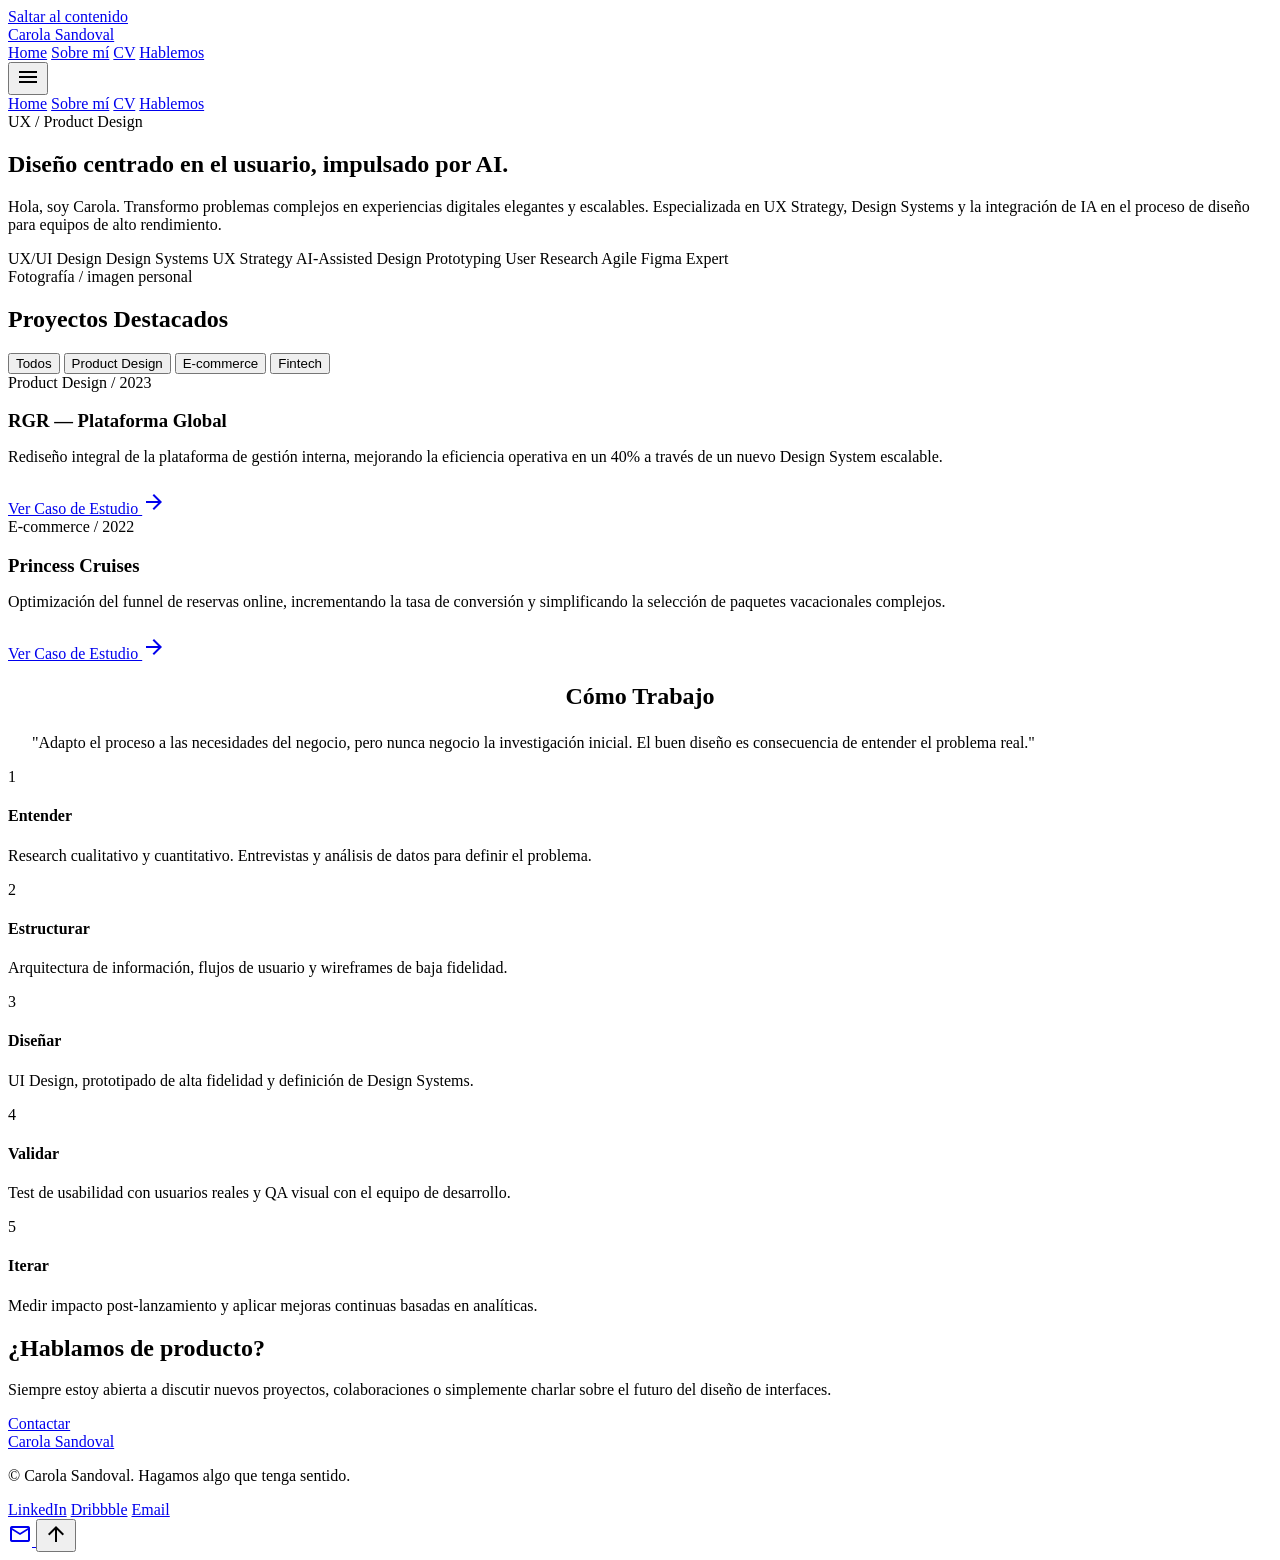
==== index.html @ 64c32e2c "paginas" ====
<!DOCTYPE html>
<html lang="es">
<head>
<meta charset="utf-8">
<meta name="viewport" content="width=device-width, initial-scale=1.0">
<title>Carola Sandoval — UX &amp; Digital Product Designer</title>
<meta name="description" content="Portafolio de Carola Sandoval, Senior UX/Product Designer especializada en UX Strategy, Design Systems y diseño asistido por IA.">
<link rel="preconnect" href="https://fonts.googleapis.com">
<link rel="preconnect" href="https://fonts.gstatic.com" crossorigin>
<link href="https://fonts.googleapis.com/css2?family=Inter:wght@400;600&family=Montserrat:wght@700;800&display=swap" rel="stylesheet">
<link href="https://fonts.googleapis.com/css2?family=Material+Symbols+Outlined:wght,FILL@100..700,0..1&display=swap" rel="stylesheet">
<link rel="stylesheet" href="css/styles.css">
</head>
<body>
<a class="skip-link" href="#main">Saltar al contenido</a>

<nav class="navbar" id="mainNav">
  <a class="navbar__logo" href="index.html">Carola Sandoval</a>
  <div class="navbar__links">
    <a class="navbar__link is-active" href="index.html">Home</a>
    <a class="navbar__link" href="about.html">Sobre mí</a>
    <a class="navbar__link" href="cv.html">CV</a>
    <a class="btn btn-accent md:flex hidden" href="index.html#contacto">Hablemos</a>
  </div>
  <button class="navbar__menu-toggle" id="menuToggle" aria-expanded="false" aria-controls="mobileDrawer" aria-label="Abrir menú">
    <span class="material-symbols-outlined">menu</span>
  </button>
</nav>

<div class="navbar__drawer" id="mobileDrawer">
  <a class="navbar__link is-active" href="index.html">Home</a>
  <a class="navbar__link" href="about.html">Sobre mí</a>
  <a class="navbar__link" href="cv.html">CV</a>
  <a class="btn btn-accent" href="index.html#contacto">Hablemos</a>
</div>

<main id="main">
  <!-- Hero -->
  <section class="container hero">
    <div class="hero__content">
      <span class="text-eyebrow">UX / Product Design</span>
      <h1 class="text-display-xl">Diseño centrado en el usuario, impulsado por AI.</h1>
      <p class="text-body-lg text-muted measure">
        Hola, soy Carola. Transformo problemas complejos en experiencias digitales elegantes y escalables. Especializada en UX Strategy, Design Systems y la integración de IA en el proceso de diseño para equipos de alto rendimiento.
      </p>
      <div class="flex flex-wrap gap-xs" style="margin-top: 16px;">
        <span class="chip">UX/UI Design</span>
        <span class="chip">Design Systems</span>
        <span class="chip">UX Strategy</span>
        <span class="chip chip--accent">AI-Assisted Design</span>
        <span class="chip">Prototyping</span>
        <span class="chip">User Research</span>
        <span class="chip">Agile</span>
        <span class="chip">Figma Expert</span>
      </div>
    </div>
    <div class="hero__visual">
      <div class="hero__portrait">
        <img src="img/carola-profile.jpg" alt="Retrato de Carola Sandoval" class="grayscale-hover" onerror="this.style.display='none'; this.nextElementSibling.style.display='flex'">
        <div class="hero__portrait-placeholder" style="display:none;">Fotografía / imagen personal</div>
      </div>
    </div>
  </section>

  <!-- Proyectos destacados -->
  <section class="container section bg-surface" id="proyectos">
    <div class="flex flex-col md:flex-row justify-between items-end gap-sm" style="margin-bottom: var(--space-stack-lg);">
      <h2 class="text-headline-lg">Proyectos Destacados</h2>
      <div class="filters" id="projectFilters">
        <button class="filter-btn active" data-filter="all">Todos</button>
        <button class="filter-btn" data-filter="product">Product Design</button>
        <button class="filter-btn" data-filter="ecommerce">E-commerce</button>
        <button class="filter-btn" data-filter="fintech">Fintech</button>
      </div>
    </div>

    <div class="flex flex-col gap-lg" id="projectsGrid">
      <!-- Project 1 -->
      <article class="project-card product">
        <div class="project-card__media" style="background-image:url('img/rgr-cover.jpg')"></div>
        <div class="project-card__body">
          <span class="text-label-sm text-muted" style="margin-bottom:8px;">Product Design / 2023</span>
          <h3 class="text-headline-md" style="margin-bottom:16px;">RGR — Plataforma Global</h3>
          <p class="text-body-md text-muted" style="margin-bottom:24px;">Rediseño integral de la plataforma de gestión interna, mejorando la eficiencia operativa en un 40% a través de un nuevo Design System escalable.</p>
          <a class="link-arrow" href="case-study.html">
            Ver Caso de Estudio
            <span class="material-symbols-outlined icon">arrow_forward</span>
          </a>
        </div>
      </article>

      <!-- Project 2 -->
      <article class="project-card project-card--reverse ecommerce">
        <div class="project-card__media" style="background-image:url('img/princess-cover.jpg')"></div>
        <div class="project-card__body">
          <span class="text-label-sm text-muted" style="margin-bottom:8px;">E-commerce / 2022</span>
          <h3 class="text-headline-md" style="margin-bottom:16px;">Princess Cruises</h3>
          <p class="text-body-md text-muted" style="margin-bottom:24px;">Optimización del funnel de reservas online, incrementando la tasa de conversión y simplificando la selección de paquetes vacacionales complejos.</p>
          <a class="link-arrow" href="#">
            Ver Caso de Estudio
            <span class="material-symbols-outlined icon">arrow_forward</span>
          </a>
        </div>
      </article>
    </div>
  </section>

  <!-- Cómo trabajo -->
  <section class="container section">
    <div class="measure" style="margin-inline:auto; text-align:center; margin-bottom: var(--space-stack-lg);">
      <h2 class="text-headline-lg" style="margin-bottom:24px;">Cómo Trabajo</h2>
      <p class="text-body-lg text-muted italic" style="text-align:left; border-left:4px solid var(--accent); padding-left:24px;">
        "Adapto el proceso a las necesidades del negocio, pero nunca negocio la investigación inicial. El buen diseño es consecuencia de entender el problema real."
      </p>
    </div>
    <div class="grid grid-5">
      <div class="step-card">
        <div class="step-number">1</div>
        <h4 class="text-headline-sm">Entender</h4>
        <p class="text-body-md text-muted">Research cualitativo y cuantitativo. Entrevistas y análisis de datos para definir el problema.</p>
      </div>
      <div class="step-card">
        <div class="step-number">2</div>
        <h4 class="text-headline-sm">Estructurar</h4>
        <p class="text-body-md text-muted">Arquitectura de información, flujos de usuario y wireframes de baja fidelidad.</p>
      </div>
      <div class="step-card">
        <div class="step-number">3</div>
        <h4 class="text-headline-sm">Diseñar</h4>
        <p class="text-body-md text-muted">UI Design, prototipado de alta fidelidad y definición de Design Systems.</p>
      </div>
      <div class="step-card">
        <div class="step-number">4</div>
        <h4 class="text-headline-sm">Validar</h4>
        <p class="text-body-md text-muted">Test de usabilidad con usuarios reales y QA visual con el equipo de desarrollo.</p>
      </div>
      <div class="step-card">
        <div class="step-number">5</div>
        <h4 class="text-headline-sm">Iterar</h4>
        <p class="text-body-md text-muted">Medir impacto post-lanzamiento y aplicar mejoras continuas basadas en analíticas.</p>
      </div>
    </div>
  </section>

  <!-- CTA Final -->
  <section class="cta-final">
    <div class="cta-final__inner">
      <h2 class="text-display-xl text-on-primary">¿Hablamos de producto?</h2>
      <p class="text-body-lg text-on-primary-muted">
        Siempre estoy abierta a discutir nuevos proyectos, colaboraciones o simplemente charlar sobre el futuro del diseño de interfaces.
      </p>
      <a class="btn btn-accent btn-lg" href="mailto:carola.sandoval@hotmail.com">Contactar</a>
    </div>
  </section>
</main>

<footer class="footer">
  <div class="flex flex-col gap-xs">
    <a class="footer__brand" href="index.html">Carola Sandoval</a>
    <p class="text-body-md text-on-primary-muted">© <span id="year"></span> Carola Sandoval. Hagamos algo que tenga sentido.</p>
  </div>
  <div class="footer__links footer__links--row">
    <a href="#">LinkedIn</a>
    <a href="#">Dribbble</a>
    <a href="mailto:carola.sandoval@hotmail.com">Email</a>
  </div>
</footer>

<div class="fab-group">
  <a class="fab fab--accent" href="mailto:carola.sandoval@hotmail.com" aria-label="Enviar email a Carola Sandoval" title="Contactar">
    <span class="material-symbols-outlined">mail</span>
  </a>
  <button class="fab fab--ghost" id="scrollTopBtn" aria-label="Volver arriba">
    <span class="material-symbols-outlined">arrow_upward</span>
  </button>
</div>

<script src="js/main.js"></script>
</body>
</html>
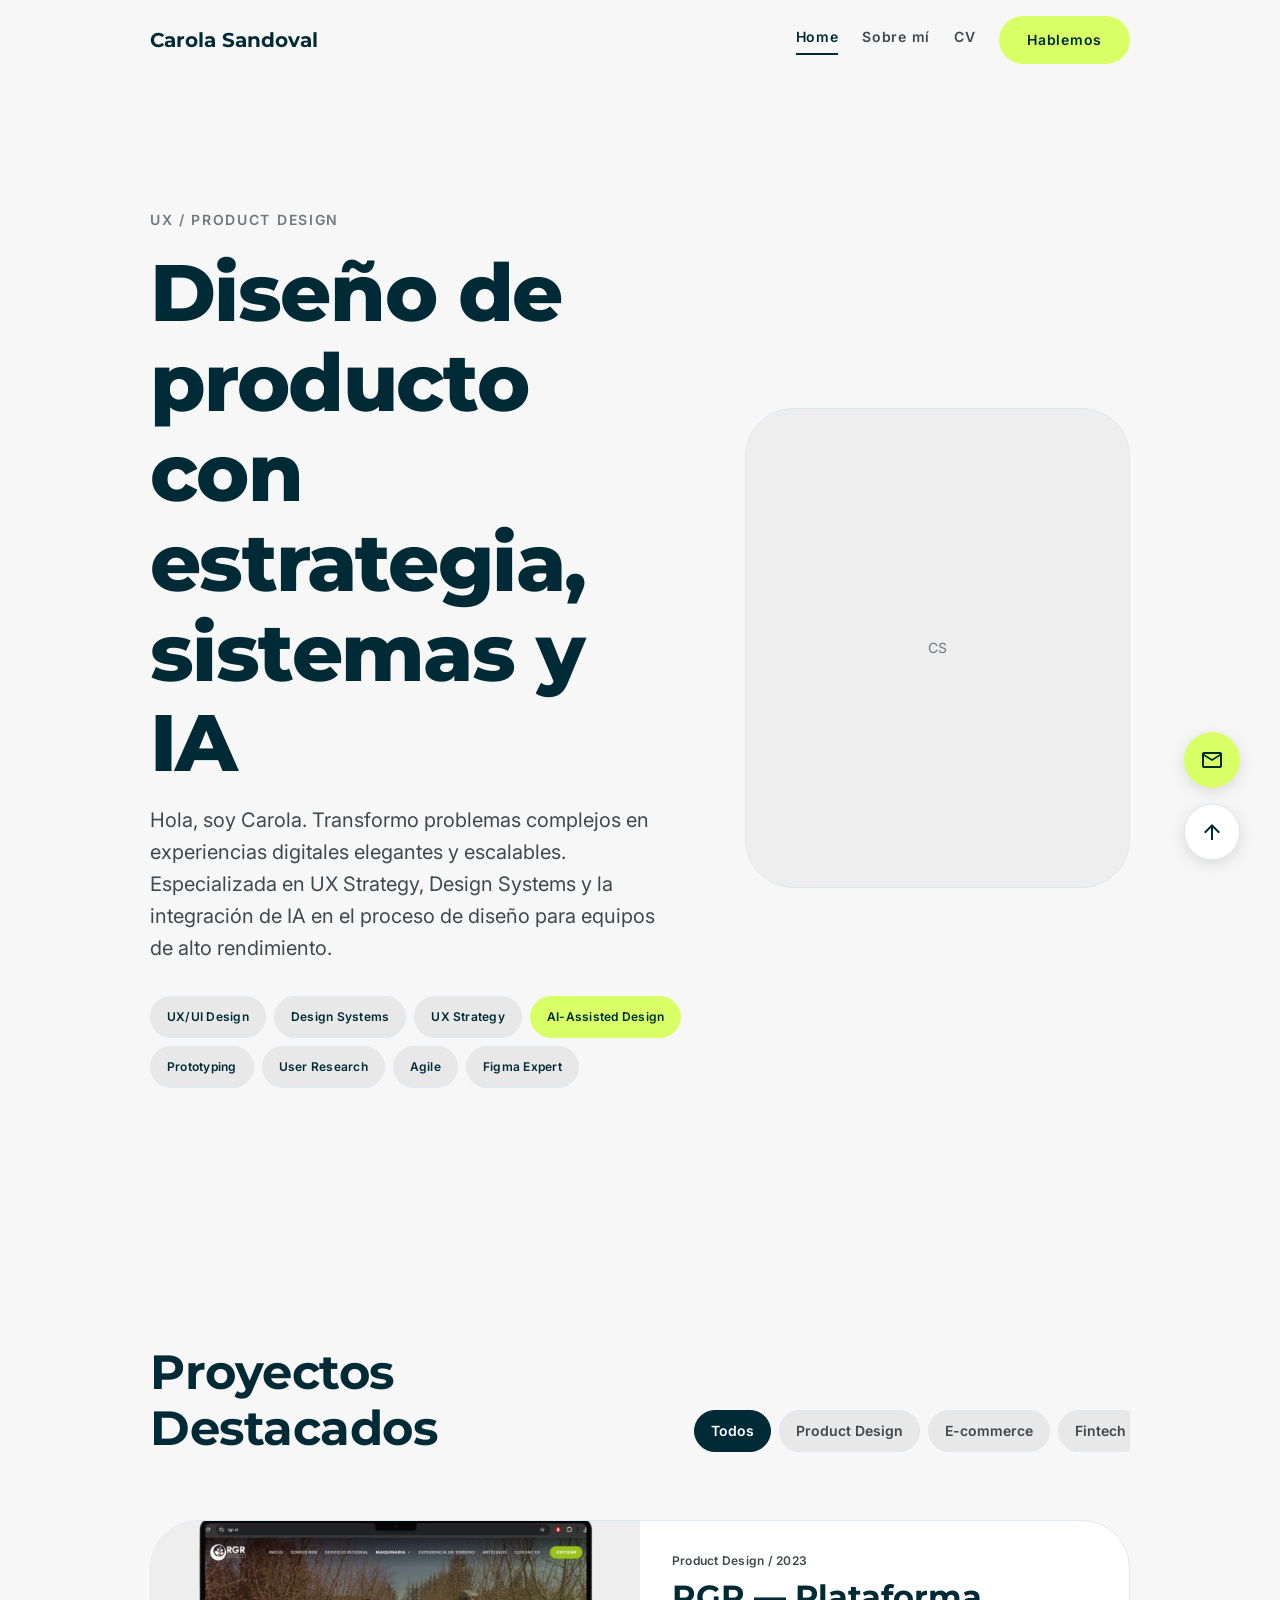
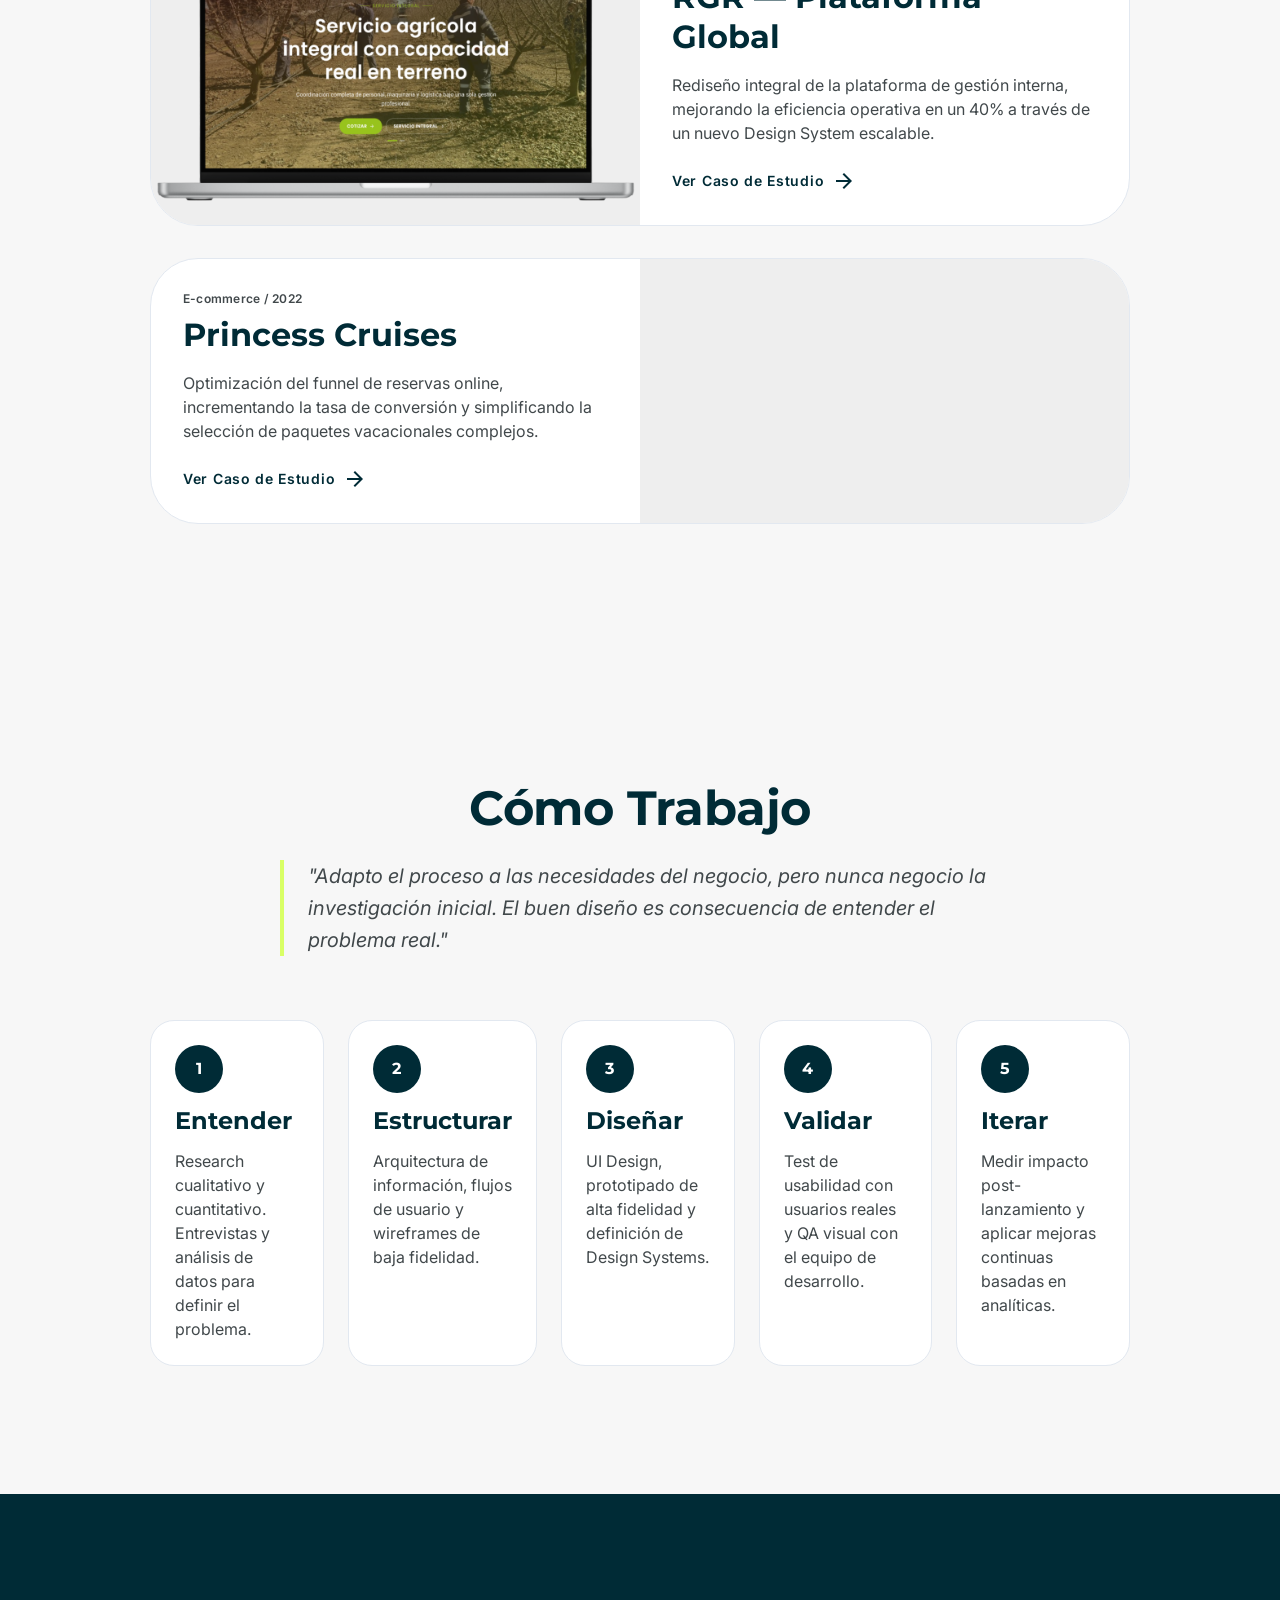
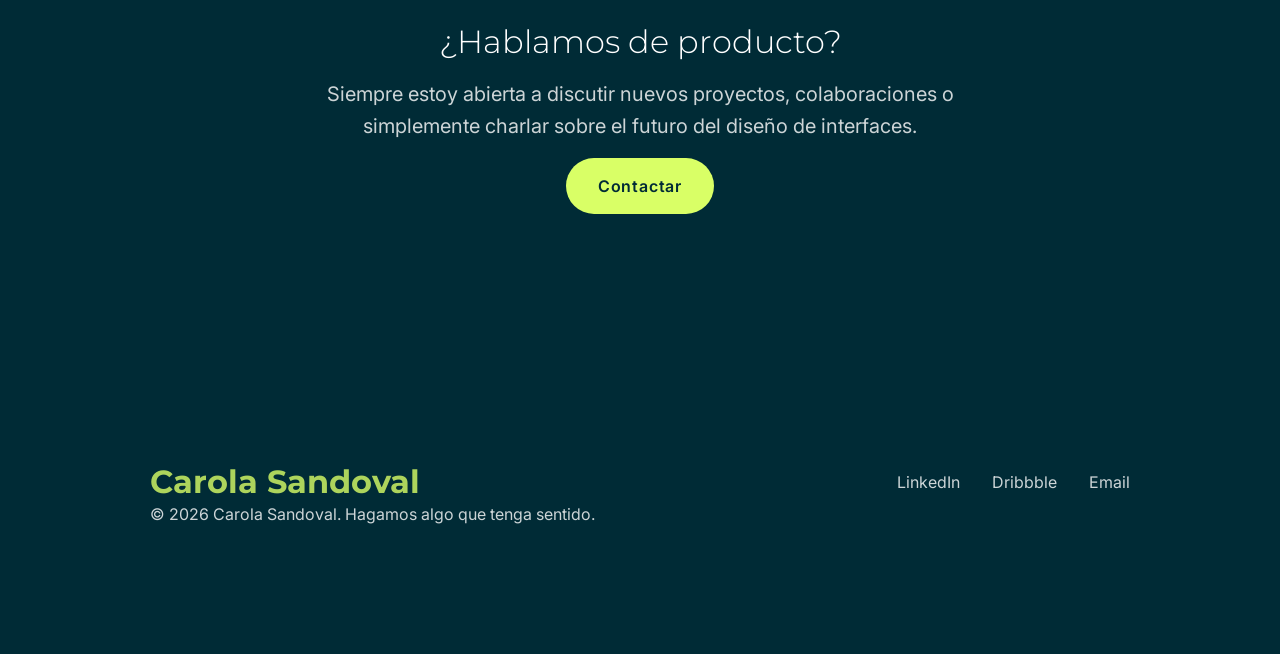
==== commit bf0fd369: "Add files via upload" ====
--- a/index.html
+++ b/index.html
@@ -7,8 +7,9 @@
 <meta name="description" content="Portafolio de Carola Sandoval, Senior UX/Product Designer especializada en UX Strategy, Design Systems y diseño asistido por IA.">
 <link rel="preconnect" href="https://fonts.googleapis.com">
 <link rel="preconnect" href="https://fonts.gstatic.com" crossorigin>
-<link href="https://fonts.googleapis.com/css2?family=Inter:wght@400;600&family=Montserrat:wght@700;800&display=swap" rel="stylesheet">
+<link href="https://fonts.googleapis.com/css2?family=Inter:wght@400;600&family=Montserrat:wght@300;700;800&display=swap" rel="stylesheet">
 <link href="https://fonts.googleapis.com/css2?family=Material+Symbols+Outlined:wght,FILL@100..700,0..1&display=swap" rel="stylesheet">
+<link rel="icon" type="image/svg+xml" href="favicon.svg">
 <link rel="stylesheet" href="css/styles.css">
 </head>
 <body>
@@ -39,7 +40,7 @@
   <section class="container hero">
     <div class="hero__content">
       <span class="text-eyebrow">UX / Product Design</span>
-      <h1 class="text-display-xl">Diseño centrado en el usuario, impulsado por AI.</h1>
+      <h1 class="text-display-xl">Diseño de producto con estrategia, sistemas y IA</h1>
       <p class="text-body-lg text-muted measure">
         Hola, soy Carola. Transformo problemas complejos en experiencias digitales elegantes y escalables. Especializada en UX Strategy, Design Systems y la integración de IA en el proceso de diseño para equipos de alto rendimiento.
       </p>
@@ -57,7 +58,7 @@
     <div class="hero__visual">
       <div class="hero__portrait">
         <img src="img/carola-profile.jpg" alt="Retrato de Carola Sandoval" class="grayscale-hover" onerror="this.style.display='none'; this.nextElementSibling.style.display='flex'">
-        <div class="hero__portrait-placeholder" style="display:none;">Fotografía / imagen personal</div>
+        <div class="hero__portrait-placeholder" style="display:none;">CS</div>
       </div>
     </div>
   </section>
@@ -77,12 +78,12 @@
     <div class="flex flex-col gap-lg" id="projectsGrid">
       <!-- Project 1 -->
       <article class="project-card product">
-        <div class="project-card__media" style="background-image:url('img/rgr-cover.jpg')"></div>
+        <div class="project-card__media" style="background-image:url('img/rgr-cover.png')"></div>
         <div class="project-card__body">
           <span class="text-label-sm text-muted" style="margin-bottom:8px;">Product Design / 2023</span>
           <h3 class="text-headline-md" style="margin-bottom:16px;">RGR — Plataforma Global</h3>
           <p class="text-body-md text-muted" style="margin-bottom:24px;">Rediseño integral de la plataforma de gestión interna, mejorando la eficiencia operativa en un 40% a través de un nuevo Design System escalable.</p>
-          <a class="link-arrow" href="case-study.html">
+          <a class="link-arrow" href="rgr.html">
             Ver Caso de Estudio
             <span class="material-symbols-outlined icon">arrow_forward</span>
           </a>
@@ -145,7 +146,7 @@
   <!-- CTA Final -->
   <section class="cta-final">
     <div class="cta-final__inner">
-      <h2 class="text-display-xl text-on-primary">¿Hablamos de producto?</h2>
+      <h2 class="text-headline-md text-on-primary" style="font-weight:300;">¿Hablamos de producto?</h2>
       <p class="text-body-lg text-on-primary-muted">
         Siempre estoy abierta a discutir nuevos proyectos, colaboraciones o simplemente charlar sobre el futuro del diseño de interfaces.
       </p>
--- a/css/styles.css
+++ b/css/styles.css
@@ -0,0 +1,914 @@
+/* ==============================================================
+   Carola Sandoval — Portfolio UX
+   Sistema de diseño "Soft Corporate" (Lumina Editorial)
+   CSS puro — sin frameworks ni dependencias externas
+   ============================================================== */
+
+/* ---------- 1. RESET ---------- */
+*, *::before, *::after { box-sizing: border-box; }
+html { -webkit-text-size-adjust: 100%; }
+body, h1, h2, h3, h4, p, figure, blockquote, ol, ul { margin: 0; }
+ul[class], ol[class] { list-style: none; padding: 0; }
+img, picture { max-width: 100%; display: block; }
+input, button, textarea, select { font: inherit; }
+a { text-decoration: none; color: inherit; }
+button { border: none; background: none; cursor: pointer; font: inherit; color: inherit; }
+
+/* ---------- 2. DESIGN TOKENS ---------- */
+:root {
+  /* Colores */
+  --primary: #002B36;
+  --primary-dark: #00151B;
+  --accent: #D9FF66;
+  --accent-dark: #C3E85A;
+  --tertiary: #2B00BA;
+  --surface: #F7F7F7;
+  --surface-container: #EEEEEE;
+  --surface-container-high: #E8E8E9;
+  --surface-elevated: #FFFFFF;
+  --white: #FFFFFF;
+  --border: #E2E8F0;
+  --text: #1A1C1D;
+  --text-muted: #41484B;
+  --outline: #71787B;
+  --error: #BA1A1A;
+
+  /* Tipografía */
+  --font-display: 'Montserrat', sans-serif;
+  --font-body: 'Inter', sans-serif;
+
+  /* Spacing (base 8px) */
+  --space-base: 8px;
+  --space-mobile-margin: 20px;
+  --space-tablet-margin: 40px;
+  --space-desktop-margin: 150px;
+  --space-gutter: 24px;
+  --space-stack-sm: 16px;
+  --space-stack-md: 32px;
+  --space-stack-lg: 64px;
+  --space-stack-xl: 128px;
+
+  /* Radios */
+  --radius-sm: 4px;
+  --radius-input: 16px;
+  --radius-card-sm: 32px;
+  --radius-card: 48px;
+  --radius-full: 9999px;
+
+  /* Layout */
+  --max-width: 1360px;
+  --measure: 720px;
+
+  /* Motion */
+  --ease: cubic-bezier(0.4, 0, 0.2, 1);
+  --duration: 250ms;
+}
+
+/* ---------- 3. BASE ---------- */
+html { scroll-behavior: smooth; }
+@media (prefers-reduced-motion: reduce) {
+  html { scroll-behavior: auto; }
+  *, *::before, *::after {
+    animation-duration: 0.01ms !important;
+    animation-iteration-count: 1 !important;
+    transition-duration: 0.01ms !important;
+    scroll-behavior: auto !important;
+  }
+}
+
+body {
+  font-family: var(--font-body);
+  font-size: 16px;
+  line-height: 24px;
+  color: var(--text);
+  background: var(--surface);
+  min-height: 100vh;
+  display: flex;
+  flex-direction: column;
+}
+
+h1, h2, h3, h4 { font-family: var(--font-display); color: var(--primary); }
+
+a:focus-visible, button:focus-visible, input:focus-visible, textarea:focus-visible {
+  outline: 2px solid var(--primary);
+  outline-offset: 2px;
+}
+
+::selection { background: var(--accent); color: var(--primary); }
+
+/* Skip link */
+.skip-link {
+  position: absolute;
+  left: -9999px;
+  top: 0;
+  z-index: 1000;
+  background: var(--primary);
+  color: var(--white);
+  padding: 12px 20px;
+  border-radius: 0 0 var(--radius-sm) 0;
+}
+.skip-link:focus {
+  left: 0;
+}
+
+.sr-only {
+  position: absolute;
+  width: 1px; height: 1px;
+  padding: 0; margin: -1px;
+  overflow: hidden;
+  clip: rect(0,0,0,0);
+  white-space: nowrap;
+  border: 0;
+}
+
+/* ---------- 4. TIPOGRAFÍA ---------- */
+.text-display-xl {
+  font-family: var(--font-display);
+  font-weight: 800;
+  font-size: 48px;
+  line-height: 54px;
+  letter-spacing: -0.01em;
+  color: var(--primary);
+}
+@media (min-width: 768px) {
+  .text-display-xl { font-size: 80px; line-height: 90px; letter-spacing: -0.02em; }
+}
+
+.text-headline-lg {
+  font-family: var(--font-display);
+  font-weight: 700;
+  font-size: 32px;
+  line-height: 40px;
+  color: var(--primary);
+}
+@media (min-width: 768px) {
+  .text-headline-lg { font-size: 48px; line-height: 56px; letter-spacing: -0.01em; }
+}
+
+.text-headline-md {
+  font-family: var(--font-display);
+  font-weight: 700;
+  font-size: 24px;
+  line-height: 32px;
+  color: var(--primary);
+}
+@media (min-width: 768px) {
+  .text-headline-md { font-size: 32px; line-height: 40px; }
+}
+
+.text-headline-sm {
+  font-family: var(--font-display);
+  font-weight: 700;
+  font-size: 20px;
+  line-height: 28px;
+  color: var(--primary);
+}
+@media (min-width: 768px) {
+  .text-headline-sm { font-size: 24px; line-height: 32px; }
+}
+
+.text-body-lg { font-size: 18px; line-height: 28px; }
+@media (min-width: 768px) { .text-body-lg { font-size: 20px; line-height: 32px; } }
+
+.text-body-md { font-size: 16px; line-height: 24px; }
+.text-body-sm { font-size: 14px; line-height: 20px; }
+
+/* Resaltado tipo marcador (destacar frases dentro de un título/párrafo) */
+.hl {
+  background: var(--accent);
+  color: var(--primary);
+  padding: 0 6px;
+  border-radius: 6px;
+  box-decoration-break: clone;
+  -webkit-box-decoration-break: clone;
+}
+
+.text-label-md {
+  font-size: 14px;
+  line-height: 20px;
+  font-weight: 600;
+  letter-spacing: 0.05em;
+}
+
+.text-label-sm {
+  font-size: 12px;
+  line-height: 16px;
+  font-weight: 600;
+  letter-spacing: 0.02em;
+}
+
+.text-eyebrow {
+  font-family: var(--font-body);
+  font-size: 14px;
+  font-weight: 600;
+  letter-spacing: 0.12em;
+  text-transform: uppercase;
+  color: var(--outline);
+}
+
+.text-muted { color: var(--text-muted); }
+.text-on-primary { color: var(--white); }
+.text-on-primary-muted { color: rgba(255,255,255,0.8); }
+.text-accent { color: var(--accent); }
+.text-tertiary { color: var(--tertiary); }
+.italic { font-style: italic; }
+
+/* ---------- 5. LAYOUT ---------- */
+.container {
+  width: 100%;
+  max-width: var(--max-width);
+  margin-inline: auto;
+  padding-inline: var(--space-mobile-margin);
+}
+@media (min-width: 768px) { .container { padding-inline: var(--space-tablet-margin); } }
+@media (min-width: 1024px) { .container { padding-inline: var(--space-desktop-margin); } }
+
+.section { padding-block: var(--space-stack-xl); }
+.section--sm { padding-block: var(--space-stack-lg); }
+.section--bordered { border-top: 1px solid var(--border); }
+
+.measure { max-width: var(--measure); }
+
+.flex { display: flex; }
+.flex-col { flex-direction: column; }
+.items-center { align-items: center; }
+.items-start { align-items: flex-start; }
+.items-end { align-items: flex-end; }
+.justify-between { justify-content: space-between; }
+.justify-center { justify-content: center; }
+.flex-wrap { flex-wrap: wrap; }
+.gap-xs { gap: 8px; }
+.gap-sm { gap: var(--space-stack-sm); }
+.gap-md { gap: var(--space-gutter); }
+.gap-lg { gap: var(--space-stack-md); }
+
+.grid { display: grid; gap: var(--space-gutter); }
+.grid-2 { grid-template-columns: repeat(1, 1fr); }
+.grid-3 { grid-template-columns: repeat(1, 1fr); }
+.grid-4 { grid-template-columns: repeat(2, 1fr); }
+.grid-5 { grid-template-columns: repeat(1, 1fr); }
+@media (min-width: 768px) {
+  .grid-2 { grid-template-columns: repeat(2, 1fr); }
+  .grid-3 { grid-template-columns: repeat(3, 1fr); }
+  .grid-4 { grid-template-columns: repeat(4, 1fr); }
+}
+@media (min-width: 1024px) {
+  .grid-5 { grid-template-columns: repeat(5, 1fr); }
+}
+
+.hidden { display: none !important; }
+@media (min-width: 768px) {
+  .md\:hidden { display: none !important; }
+  .md\:flex { display: flex !important; }
+  .md\:block { display: block !important; }
+  .md\:flex-row { flex-direction: row; }
+}
+
+/* ---------- 6. NAVBAR ---------- */
+.navbar {
+  position: sticky;
+  top: 0;
+  z-index: 50;
+  display: flex;
+  justify-content: space-between;
+  align-items: center;
+  width: 100%;
+  height: 80px;
+  padding-inline: var(--space-mobile-margin);
+  background: transparent;
+  border-bottom: 1px solid transparent;
+  transition: background var(--duration) var(--ease), border-color var(--duration) var(--ease), backdrop-filter var(--duration) var(--ease);
+}
+@media (min-width: 1024px) { .navbar { padding-inline: var(--space-desktop-margin); } }
+
+.navbar.is-scrolled {
+  background: rgba(247, 247, 247, 0.85);
+  backdrop-filter: blur(12px);
+  -webkit-backdrop-filter: blur(12px);
+  border-bottom-color: var(--border);
+}
+
+.navbar__logo {
+  font-family: var(--font-display);
+  font-weight: 700;
+  font-size: 20px;
+  color: var(--primary);
+}
+
+.navbar__links {
+  display: none;
+  align-items: center;
+  gap: var(--space-gutter);
+}
+@media (min-width: 768px) { .navbar__links { display: flex; } }
+
+.navbar__link {
+  font-size: 14px;
+  font-weight: 600;
+  letter-spacing: 0.05em;
+  color: var(--text-muted);
+  padding-bottom: 4px;
+  border-bottom: 2px solid transparent;
+  transition: color var(--duration) var(--ease);
+}
+.navbar__link:hover { color: var(--primary); }
+.navbar__link.is-active {
+  color: var(--primary);
+  border-bottom-color: var(--primary);
+}
+
+.navbar__menu-toggle {
+  display: inline-flex;
+  align-items: center;
+  justify-content: center;
+  width: 44px;
+  height: 44px;
+  color: var(--primary);
+}
+@media (min-width: 768px) { .navbar__menu-toggle { display: none; } }
+
+.navbar__drawer {
+  position: fixed;
+  inset: 80px 0 0 0;
+  background: var(--surface);
+  z-index: 49;
+  padding: var(--space-stack-md) var(--space-mobile-margin);
+  display: flex;
+  flex-direction: column;
+  gap: var(--space-stack-sm);
+  transform: translateY(-8px);
+  opacity: 0;
+  pointer-events: none;
+  transition: opacity var(--duration) var(--ease), transform var(--duration) var(--ease);
+}
+.navbar__drawer.is-open {
+  opacity: 1;
+  transform: translateY(0);
+  pointer-events: auto;
+}
+.navbar__drawer .navbar__link {
+  font-size: 20px;
+  padding-block: 8px;
+  border-bottom: 1px solid var(--border);
+}
+
+/* ---------- 7. BOTONES ---------- */
+.btn {
+  display: inline-flex;
+  align-items: center;
+  justify-content: center;
+  gap: 8px;
+  min-height: 44px;
+  padding: 12px 28px;
+  border-radius: var(--radius-full);
+  font-size: 14px;
+  font-weight: 600;
+  letter-spacing: 0.05em;
+  transition: background var(--duration) var(--ease), color var(--duration) var(--ease), border-color var(--duration) var(--ease);
+  white-space: nowrap;
+}
+.btn-primary {
+  background: var(--primary);
+  color: var(--white);
+}
+.btn-primary:hover { background: var(--tertiary); }
+
+.btn-accent {
+  background: var(--accent);
+  color: var(--primary);
+}
+.btn-accent:hover { background: var(--accent-dark); }
+
+.btn-outline {
+  background: transparent;
+  color: var(--primary);
+  border: 1px solid var(--primary);
+}
+.btn-outline:hover { background: var(--primary); color: var(--white); }
+
+.btn-lg { padding: 16px 32px; font-size: 16px; }
+
+.link-arrow {
+  display: inline-flex;
+  align-items: center;
+  gap: 8px;
+  font-size: 14px;
+  font-weight: 600;
+  letter-spacing: 0.05em;
+  color: var(--primary);
+  transition: color var(--duration) var(--ease);
+}
+.link-arrow:hover { color: var(--tertiary); }
+.link-arrow .icon { transition: transform var(--duration) var(--ease); }
+.link-arrow:hover .icon { transform: translateX(4px); }
+
+/* ---------- 8. CHIPS ---------- */
+.chip {
+  display: inline-flex;
+  align-items: center;
+  padding: 8px 16px;
+  border-radius: var(--radius-full);
+  font-size: 12px;
+  font-weight: 600;
+  letter-spacing: 0.02em;
+  background: var(--surface-container-high);
+  color: var(--primary);
+  border: 1px solid var(--border);
+}
+.chip--accent {
+  background: var(--accent);
+  color: var(--primary);
+  border-color: var(--accent);
+}
+.chip--ghost {
+  background: var(--surface-elevated);
+  color: var(--primary);
+  border-color: var(--border);
+}
+
+/* ---------- 9. CARDS ---------- */
+.card {
+  background: var(--surface-elevated);
+  border: 1px solid var(--border);
+  border-radius: var(--radius-card-sm);
+  padding: var(--space-stack-sm);
+  transition: border-color var(--duration) var(--ease), background var(--duration) var(--ease);
+}
+.card:hover { border-color: var(--primary); }
+
+.card-icon {
+  width: 48px;
+  height: 48px;
+  border-radius: var(--radius-full);
+  background: var(--surface-container);
+  display: flex;
+  align-items: center;
+  justify-content: center;
+  margin-bottom: var(--space-stack-sm);
+  color: var(--primary);
+}
+
+.step-card {
+  background: var(--surface-elevated);
+  border: 1px solid var(--border);
+  border-radius: 24px;
+  padding: 24px;
+  display: flex;
+  flex-direction: column;
+  gap: 12px;
+  transition: background var(--duration) var(--ease);
+}
+.step-card:hover { background: var(--surface-container-high); }
+.step-number {
+  width: 48px; height: 48px;
+  border-radius: var(--radius-full);
+  background: var(--primary);
+  color: var(--white);
+  display: flex; align-items: center; justify-content: center;
+  font-family: var(--font-display);
+  font-weight: 700;
+}
+
+/* ---------- 10. PROJECT CARDS ---------- */
+.project-card {
+  display: flex;
+  flex-direction: column;
+  background: var(--surface-elevated);
+  border: 1px solid var(--border);
+  border-radius: var(--radius-card);
+  overflow: hidden;
+  transition: border-color var(--duration) var(--ease);
+}
+.project-card:hover { border-color: var(--primary); }
+@media (min-width: 768px) {
+  .project-card { flex-direction: row; }
+  .project-card.project-card--reverse { flex-direction: row-reverse; }
+}
+
+.project-card__media {
+  width: 100%;
+  height: 260px;
+  background: var(--surface-container);
+  background-size: cover;
+  background-position: center;
+  overflow: hidden;
+}
+@media (min-width: 768px) {
+  .project-card__media { width: 50%; height: auto; }
+}
+
+.project-card__body {
+  width: 100%;
+  padding: var(--space-stack-md);
+  display: flex;
+  flex-direction: column;
+  justify-content: center;
+}
+@media (min-width: 768px) { .project-card__body { width: 50%; } }
+
+.project-card__tags { display: flex; flex-wrap: wrap; gap: 8px; margin-bottom: 16px; }
+
+/* Filtros */
+.filters {
+  display: flex;
+  gap: 8px;
+  overflow-x: auto;
+  padding-bottom: 4px;
+  -webkit-overflow-scrolling: touch;
+}
+.filter-btn {
+  padding: 8px 16px;
+  border-radius: var(--radius-full);
+  font-size: 14px;
+  font-weight: 600;
+  white-space: nowrap;
+  border: 1px solid var(--border);
+  background: var(--surface-container-high);
+  color: var(--text-muted);
+  transition: background var(--duration) var(--ease), color var(--duration) var(--ease);
+}
+.filter-btn.active {
+  background: var(--primary);
+  color: var(--white);
+  border-color: var(--primary);
+}
+
+/* ---------- 11. HERO ---------- */
+.hero {
+  display: flex;
+  flex-direction: column;
+  gap: var(--space-stack-lg);
+  padding-block: var(--space-stack-xl);
+  min-height: 70vh;
+}
+@media (min-width: 768px) {
+  .hero { flex-direction: row; align-items: center; }
+}
+.hero__content { width: 100%; display: flex; flex-direction: column; gap: var(--space-stack-sm); }
+.hero__visual { width: 100%; display: flex; justify-content: center; position: relative; }
+@media (min-width: 768px) {
+  .hero__content { width: 58%; }
+  .hero__visual { width: 42%; justify-content: flex-end; }
+}
+
+.hero__portrait {
+  position: relative;
+  width: 100%;
+  max-width: 420px;
+  aspect-ratio: 4 / 5;
+  border-radius: var(--radius-card);
+  overflow: hidden;
+  border: 1px solid var(--border);
+  background: var(--surface-container);
+}
+.hero__portrait img { width: 100%; height: 100%; object-fit: cover; }
+.hero__portrait-placeholder {
+  width: 100%; height: 100%;
+  display: flex; align-items: center; justify-content: center;
+  text-align: center;
+  padding: 24px;
+  color: var(--outline);
+  font-size: 14px;
+}
+
+/* ---------- 12. FOOTER ---------- */
+.footer {
+  background: var(--primary);
+  color: var(--white);
+  display: flex;
+  flex-direction: column;
+  gap: var(--space-stack-md);
+  padding: var(--space-stack-xl) var(--space-mobile-margin);
+  margin-top: auto;
+}
+@media (min-width: 768px) {
+  .footer { flex-direction: row; justify-content: space-between; padding-inline: var(--space-tablet-margin); }
+}
+@media (min-width: 1024px) {
+  .footer { padding-inline: var(--space-desktop-margin); }
+}
+.footer__brand { font-family: var(--font-display); font-size: 32px; font-weight: 700; color: var(--accent); }
+.footer nav, .footer__links { display: flex; flex-direction: column; gap: 12px; }
+@media (min-width: 768px) { .footer__links--row { flex-direction: row; gap: var(--space-stack-md); } }
+.footer a { opacity: 0.8; transition: opacity var(--duration) var(--ease), color var(--duration) var(--ease); }
+.footer a:hover { opacity: 1; color: var(--accent); }
+
+/* ---------- 13. FLOATING ACTIONS ---------- */
+.fab-group {
+  position: fixed;
+  bottom: var(--space-mobile-margin);
+  right: var(--space-mobile-margin);
+  z-index: 50;
+  display: flex;
+  flex-direction: column;
+  gap: 16px;
+}
+@media (min-width: 768px) {
+  .fab-group { bottom: var(--space-tablet-margin); right: var(--space-tablet-margin); }
+}
+.fab {
+  width: 56px;
+  height: 56px;
+  border-radius: var(--radius-full);
+  display: flex;
+  align-items: center;
+  justify-content: center;
+  box-shadow: 0 4px 16px rgba(0,0,0,0.12);
+  transition: transform var(--duration) var(--ease), background var(--duration) var(--ease), opacity var(--duration) var(--ease);
+}
+.fab:hover { transform: scale(1.08); }
+.fab--accent { background: var(--accent); color: var(--primary); }
+.fab--ghost {
+  background: var(--surface-elevated);
+  color: var(--primary);
+  border: 1px solid var(--border);
+  opacity: 0;
+  pointer-events: none;
+  transform: translateY(8px);
+}
+.fab--ghost.is-visible { opacity: 1; pointer-events: auto; transform: translateY(0); }
+
+/* ---------- 14. CTA FINAL ---------- */
+.cta-final {
+  background: var(--primary);
+  padding-block: var(--space-stack-xl);
+  text-align: center;
+}
+.cta-final__inner {
+  max-width: 720px;
+  margin-inline: auto;
+  display: flex;
+  flex-direction: column;
+  align-items: center;
+  gap: var(--space-stack-sm);
+}
+
+/* ---------- 15. TIMELINE ---------- */
+.timeline { position: relative; border-left: 1px solid var(--border); padding-left: 32px; display: flex; flex-direction: column; gap: var(--space-stack-lg); }
+.timeline__dot {
+  position: absolute;
+  left: -37px;
+  top: 4px;
+  width: 12px; height: 12px;
+  border-radius: var(--radius-full);
+  background: var(--primary);
+  border: 2px solid var(--surface);
+}
+.timeline__dot--accent { background: var(--accent); box-shadow: 0 0 0 4px rgba(217,255,102,0.25); }
+.timeline__header { display: flex; flex-direction: column; gap: 4px; margin-bottom: 8px; }
+@media (min-width: 768px) { .timeline__header { flex-direction: row; justify-content: space-between; align-items: baseline; } }
+
+/* ---------- 16. FORM ---------- */
+.form-field { display: flex; flex-direction: column; gap: 8px; margin-bottom: var(--space-stack-sm); }
+.form-field label { font-size: 14px; font-weight: 600; color: var(--primary); }
+.form-field input,
+.form-field textarea {
+  border: 1px solid var(--border);
+  border-radius: var(--radius-input);
+  padding: 14px 18px;
+  background: var(--surface-elevated);
+  color: var(--text);
+  transition: border-color var(--duration) var(--ease);
+}
+.form-field input:focus,
+.form-field textarea:focus {
+  outline: none;
+  border: 2px solid var(--primary);
+  padding: 13px 17px;
+}
+.form-field.has-error input,
+.form-field.has-error textarea { border-color: var(--error); }
+.form-field__error { font-size: 12px; color: var(--error); display: none; }
+.form-field.has-error .form-field__error { display: block; }
+.form-checkbox { display: flex; align-items: center; gap: 10px; font-size: 14px; margin-bottom: var(--space-stack-sm); }
+.form-checkbox input { width: 20px; height: 20px; accent-color: var(--primary); }
+
+.form-status {
+  display: none;
+  padding: 16px 20px;
+  border-radius: var(--radius-input);
+  font-size: 14px;
+  margin-top: var(--space-stack-sm);
+}
+.form-status.is-success { display: block; background: rgba(217,255,102,0.25); color: var(--primary); }
+.form-status.is-error { display: block; background: rgba(186,26,26,0.08); color: var(--error); }
+
+/* ---------- 17. CASE STUDY ---------- */
+.case-sidebar {
+  background: var(--surface-container-high);
+  border: 1px solid var(--border);
+  border-radius: var(--radius-input);
+  padding: var(--space-stack-md);
+  display: flex;
+  flex-direction: column;
+}
+@media (min-width: 768px) {
+  .case-sidebar { position: sticky; top: 120px; }
+}
+
+.sidebar-field { display: flex; flex-direction: column; gap: 8px; }
+.sidebar-field + .sidebar-field { margin-top: var(--space-gutter); padding-top: var(--space-gutter); border-top: 1px solid var(--border); }
+
+.sidebar-nav { margin-top: var(--space-gutter); padding-top: var(--space-gutter); border-top: 1px solid var(--border); display: flex; flex-direction: column; }
+
+/* Etiqueta uppercase con marcador decorativo (usada en sidebars, encabezados de listas, etc.) */
+.label-caps {
+  display: flex;
+  align-items: center;
+  gap: 8px;
+  font-size: 12px;
+  font-weight: 600;
+  letter-spacing: 0.05em;
+  text-transform: uppercase;
+  color: var(--outline);
+}
+.label-caps::before {
+  content: '';
+  width: 12px;
+  height: 3px;
+  border-radius: 2px;
+  background: var(--accent);
+  flex-shrink: 0;
+}
+
+.case-toc-link {
+  display: block;
+  padding: 8px 0;
+  font-size: 14px;
+  color: var(--text-muted);
+  border-bottom: 1px solid var(--border);
+  transition: color var(--duration) var(--ease);
+}
+.case-toc-link:hover, .case-toc-link.is-active { color: var(--primary); font-weight: 600; }
+
+.case-section { scroll-margin-top: 120px; }
+
+/* Hero del case study: texto + imagen de portada lado a lado en desktop */
+.case-hero {
+  display: flex;
+  flex-direction: column;
+  gap: var(--space-stack-md);
+}
+@media (min-width: 768px) {
+  .case-hero { flex-direction: row; align-items: center; gap: var(--space-stack-lg); }
+  .case-hero__text { width: 56%; }
+  .case-hero__media { width: 44%; flex-shrink: 0; }
+}
+
+/* Ritmo vertical automático: un solo valor de espaciado entre elementos,
+   en vez de márgenes sueltos en cada párrafo. Sube el nivel para bloques grandes. */
+.case-accordion-panel > * + * { margin-top: 20px; }
+.case-accordion-panel > * + .key-insight,
+.case-accordion-panel > * + .two-col-block,
+.case-accordion-panel > * + .grid,
+.case-accordion-panel > * + figure,
+.case-accordion-panel > * + ol,
+.case-accordion-panel > * + ul,
+.case-accordion-panel > * + h4 { margin-top: var(--space-stack-lg); }
+
+/* Excepción puntual: este key-insight funciona como declaración corta, no como cita — se mantiene en bold */
+.key-insight.key-insight--bold { font-weight: 700; }
+
+.case-mobile-toc {
+  position: sticky;
+  top: 80px;
+  z-index: 20;
+  background: var(--surface);
+  border-bottom: 1px solid var(--border);
+  margin-inline: calc(-1 * var(--space-mobile-margin));
+  padding: 12px var(--space-mobile-margin);
+}
+@media (min-width: 768px) { .case-mobile-toc { display: none; } }
+.case-mobile-toc__panel {
+  display: none;
+  flex-direction: column;
+  gap: 4px;
+  padding-top: 12px;
+}
+.case-mobile-toc__panel.is-open { display: flex; }
+
+.key-insight {
+  font-family: var(--font-display);
+  font-size: 22px;
+  font-weight: 300;
+  color: var(--primary);
+  border-left: 4px solid var(--accent);
+  padding-left: 20px;
+  max-width: var(--measure);
+}
+
+.two-col-block {
+  display: grid;
+  gap: var(--space-gutter);
+  grid-template-columns: 1fr;
+}
+@media (min-width: 768px) { .two-col-block { grid-template-columns: 1fr 1fr; } }
+
+.ai-block {
+  background: rgba(217,255,102,0.12);
+  border: 1px solid rgba(217,255,102,0.4);
+  border-radius: var(--radius-input);
+  padding: var(--space-stack-md);
+}
+
+.constraint-card {
+  border: 1px solid var(--border);
+  border-radius: var(--radius-input);
+  padding: 24px;
+  background: var(--surface-elevated);
+}
+
+.stat-tile {
+  border-radius: var(--radius-input);
+  padding: 24px;
+  text-align: center;
+  display: flex;
+  flex-direction: column;
+  gap: 8px;
+  align-items: center;
+}
+.stat-tile--primary { background: var(--primary); color: var(--white); }
+.stat-tile--muted { background: var(--surface-elevated); border: 1px solid var(--border); }
+
+figure.media-block { margin: 0; }
+figure.media-block img { border-radius: var(--radius-input); border: 1px solid var(--border); width: 100%; }
+
+/* Imagen de portada del case study: se muestra completa, sin recortar ni forzar proporción,
+   dentro de una tarjeta con su propio padding (funciona con cualquier imagen, cuadrada o panorámica). */
+.case-hero__media {
+  margin: 0;
+  background: var(--surface-elevated);
+  border: 1px solid var(--border);
+  border-radius: var(--radius-input);
+  padding: 12px;
+  display: flex;
+  align-items: center;
+  justify-content: center;
+}
+.case-hero__media img {
+  width: 100%;
+  height: auto;
+  display: block;
+  border-radius: calc(var(--radius-input) - 6px);
+  border: none;
+}
+figure.media-block figcaption {
+  margin-top: 12px;
+  font-size: 12px;
+  color: var(--text-muted);
+  display: flex;
+  align-items: flex-start;
+  gap: 8px;
+}
+
+@media (min-width: 768px) {
+  .sitemap-figure { padding-top: var(--space-stack-md); }
+}
+
+/* ---------- 17b. CASE STUDY LAYOUT ---------- */
+.case-layout {
+  display: grid;
+  grid-template-columns: 1fr;
+  gap: var(--space-stack-lg);
+  align-items: start;
+}
+@media (min-width: 768px) {
+  .case-layout { grid-template-columns: 280px 1fr; }
+}
+
+.case-content { display: flex; flex-direction: column; gap: var(--space-stack-lg); }
+
+.case-nav-final {
+  display: flex;
+  justify-content: space-between;
+  align-items: center;
+  padding-top: var(--space-stack-lg);
+  border-top: 1px solid var(--border);
+}
+
+.case-accordion-toggle {
+  display: flex;
+  width: 100%;
+  justify-content: space-between;
+  align-items: center;
+  padding-block: 8px;
+}
+@media (min-width: 768px) { .case-accordion-toggle { pointer-events: none; padding: 0; } }
+
+.case-accordion-panel { margin-top: 24px; }
+@media (max-width: 767px) {
+  .case-accordion-panel { display: none; }
+  .case-accordion-panel.is-open { display: block; }
+}
+
+.chevron { transition: transform var(--duration) var(--ease); }
+.chevron.is-rotated { transform: rotate(180deg); }
+
+/* ---------- 18. UTILIDADES VARIAS ---------- */
+.bg-surface { background: var(--surface); }
+.bg-primary { background: var(--primary); }
+.border-top { border-top: 1px solid var(--border); }
+.rounded-full { border-radius: var(--radius-full); }
+.w-full { width: 100%; }
+.grayscale-hover { filter: grayscale(1); transition: filter var(--duration) var(--ease); }
+.grayscale-hover:hover { filter: grayscale(0); }
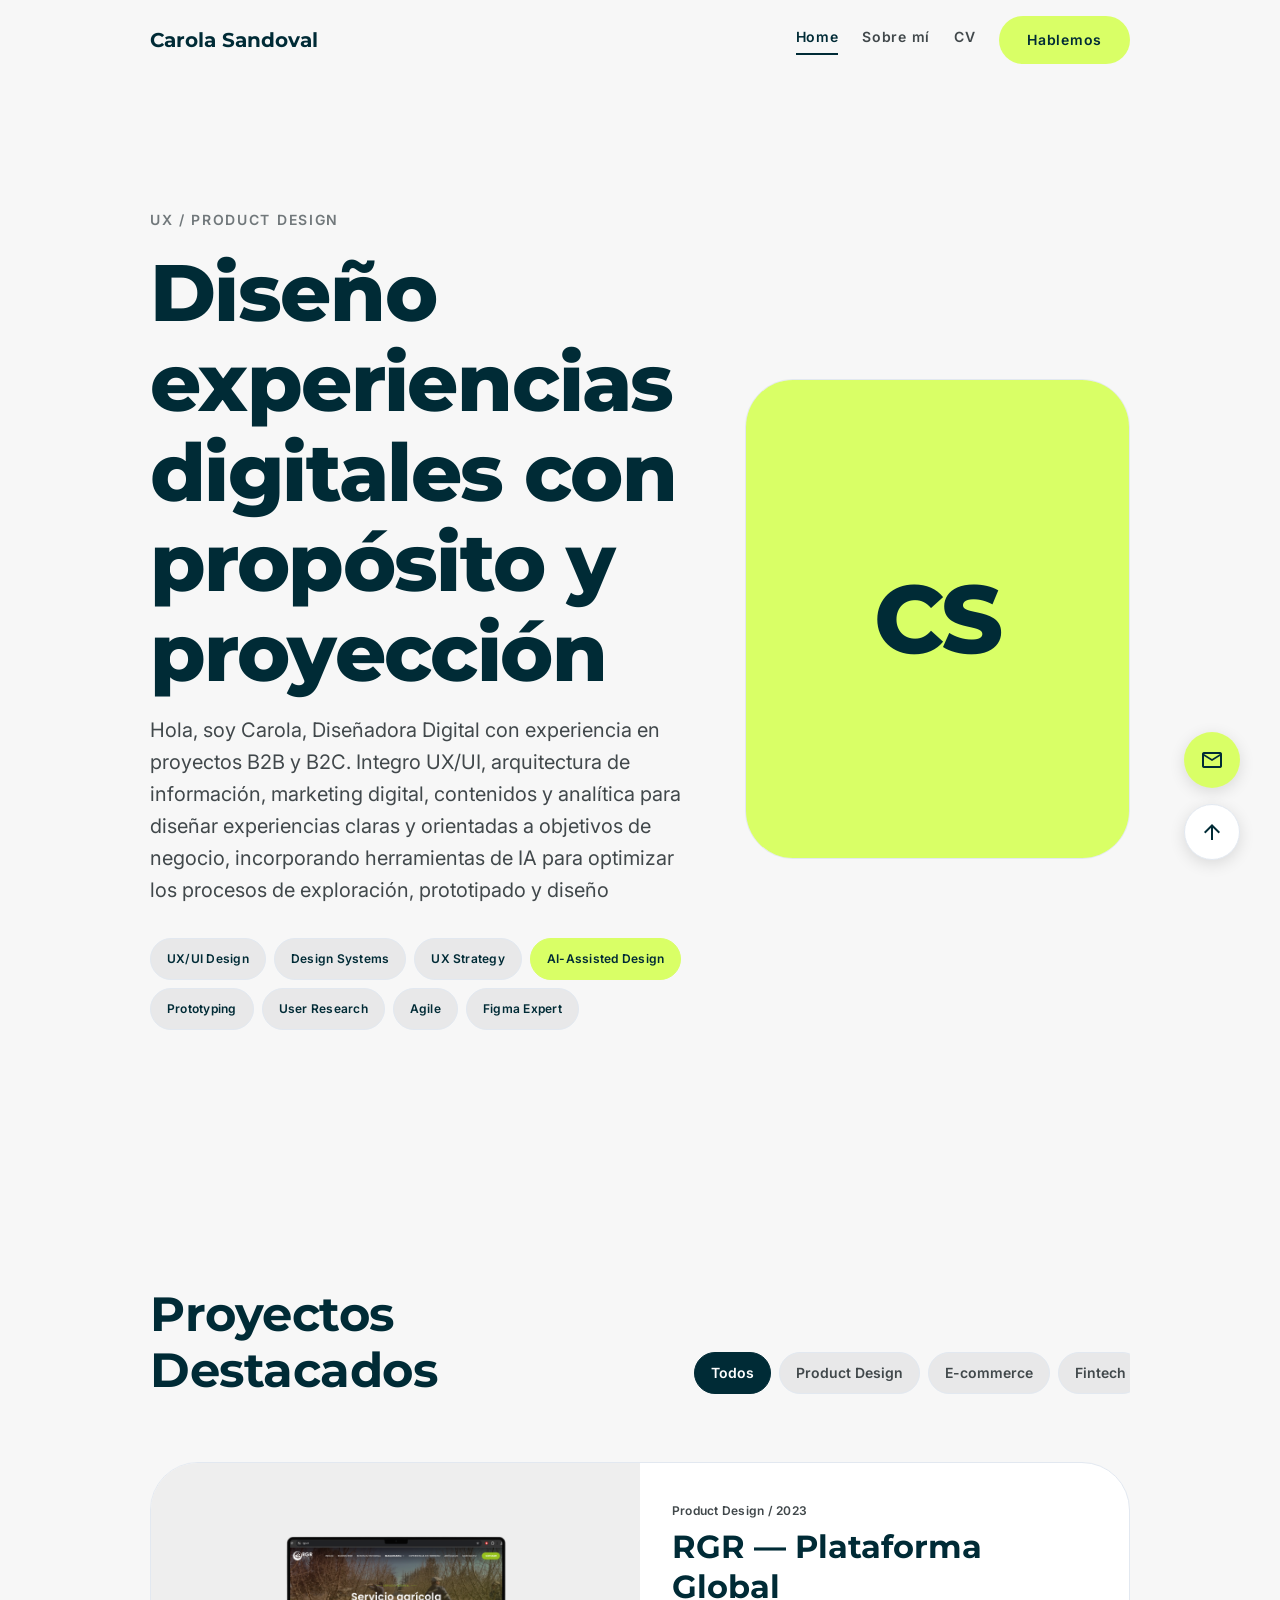
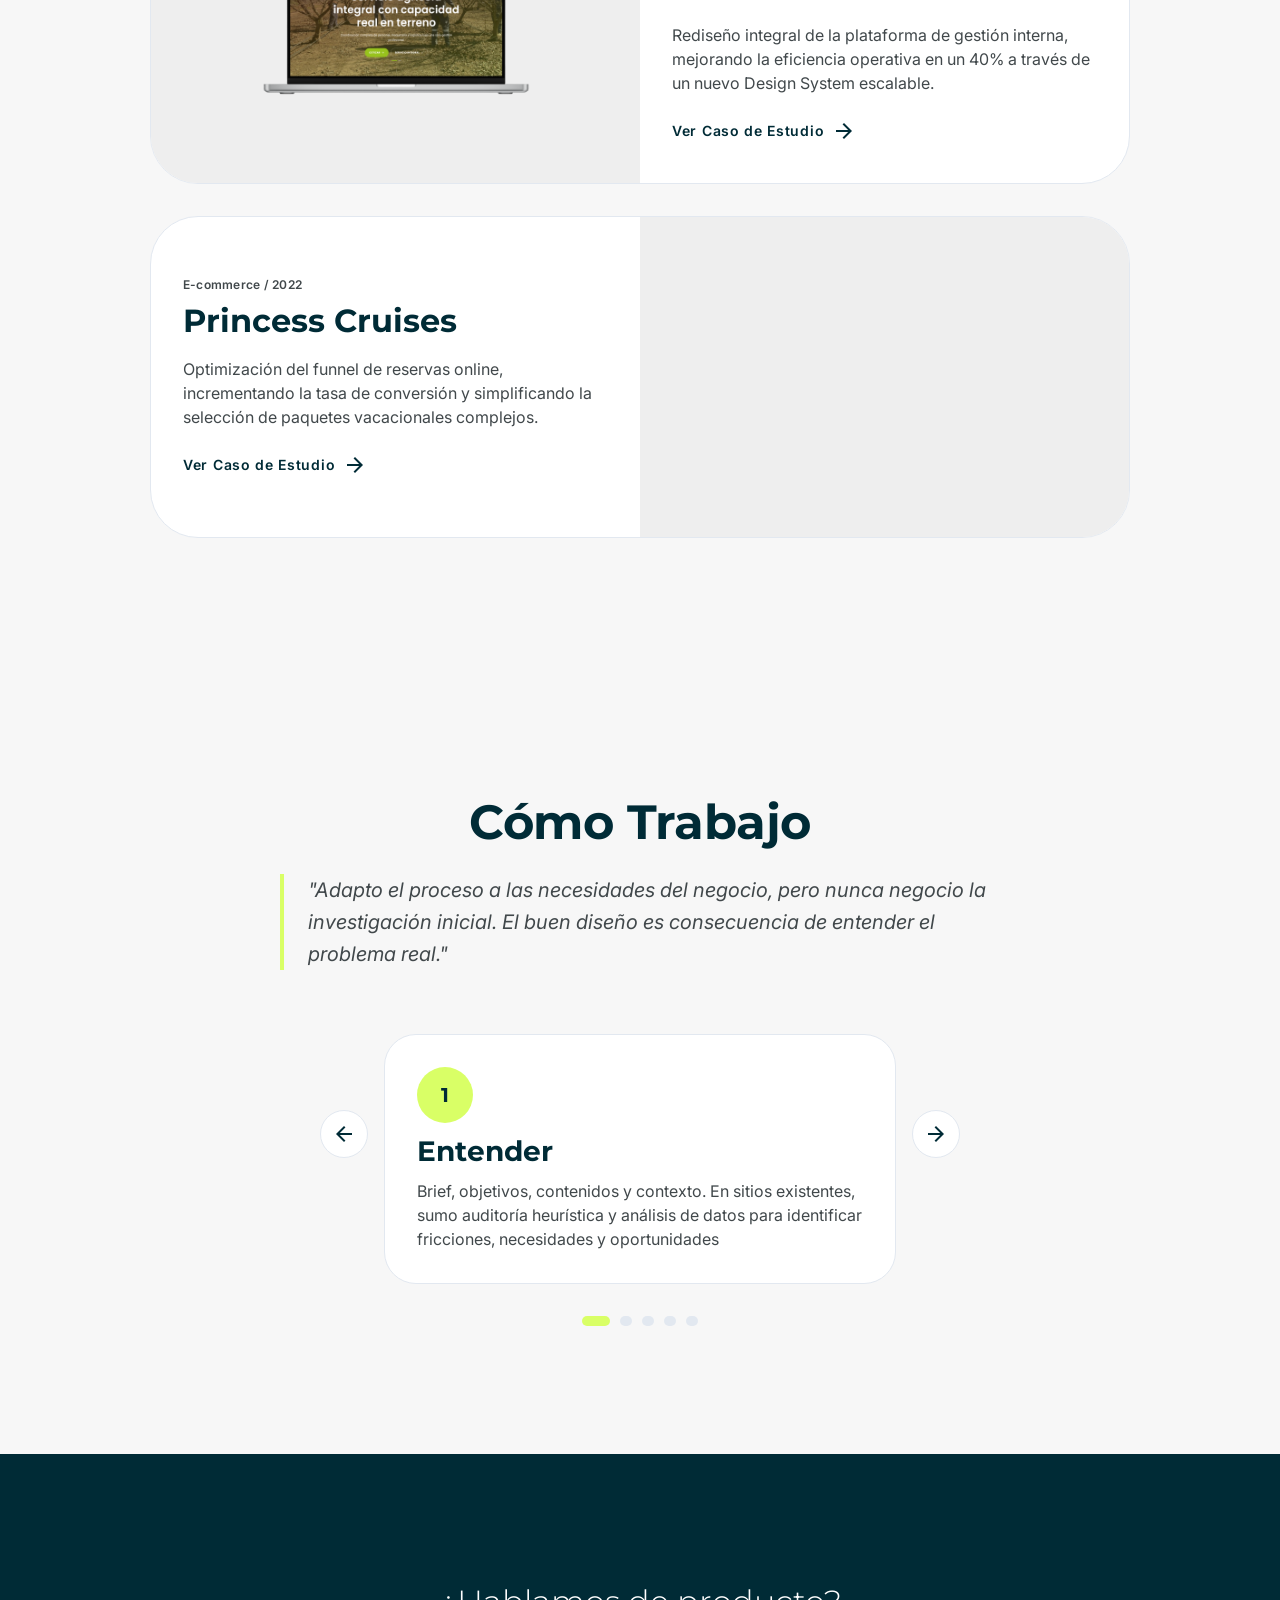
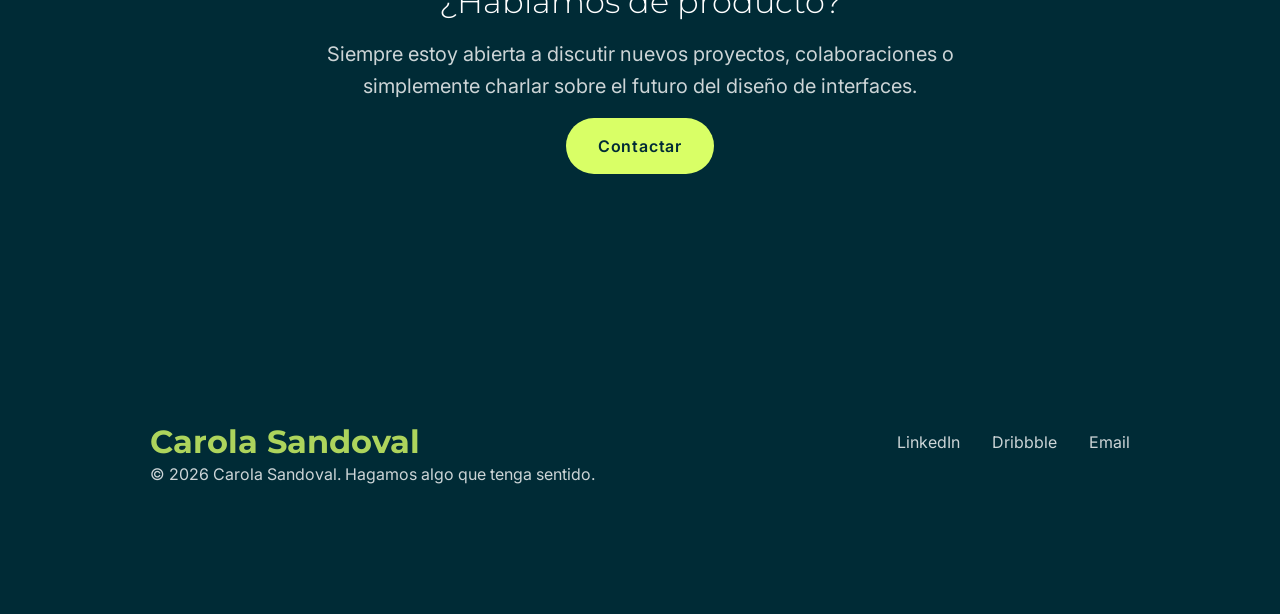
==== commit db878c71: "Add files via upload" ====
--- a/index.html
+++ b/index.html
@@ -40,9 +40,9 @@
   <section class="container hero">
     <div class="hero__content">
       <span class="text-eyebrow">UX / Product Design</span>
-      <h1 class="text-display-xl">Diseño de producto con estrategia, sistemas y IA</h1>
+      <h1 class="text-display-xl">Diseño experiencias digitales con propósito y proyección</h1>
       <p class="text-body-lg text-muted measure">
-        Hola, soy Carola. Transformo problemas complejos en experiencias digitales elegantes y escalables. Especializada en UX Strategy, Design Systems y la integración de IA en el proceso de diseño para equipos de alto rendimiento.
+        Hola, soy Carola, Diseñadora Digital con experiencia en proyectos B2B y B2C. Integro UX/UI, arquitectura de información, marketing digital, contenidos y analítica para diseñar experiencias claras y orientadas a objetivos de negocio, incorporando herramientas de IA para optimizar los procesos de exploración, prototipado y diseño
       </p>
       <div class="flex flex-wrap gap-xs" style="margin-top: 16px;">
         <span class="chip">UX/UI Design</span>
@@ -114,31 +114,58 @@
         "Adapto el proceso a las necesidades del negocio, pero nunca negocio la investigación inicial. El buen diseño es consecuencia de entender el problema real."
       </p>
     </div>
-    <div class="grid grid-5">
-      <div class="step-card">
-        <div class="step-number">1</div>
-        <h4 class="text-headline-sm">Entender</h4>
-        <p class="text-body-md text-muted">Research cualitativo y cuantitativo. Entrevistas y análisis de datos para definir el problema.</p>
-      </div>
-      <div class="step-card">
-        <div class="step-number">2</div>
-        <h4 class="text-headline-sm">Estructurar</h4>
-        <p class="text-body-md text-muted">Arquitectura de información, flujos de usuario y wireframes de baja fidelidad.</p>
-      </div>
-      <div class="step-card">
-        <div class="step-number">3</div>
-        <h4 class="text-headline-sm">Diseñar</h4>
-        <p class="text-body-md text-muted">UI Design, prototipado de alta fidelidad y definición de Design Systems.</p>
-      </div>
-      <div class="step-card">
-        <div class="step-number">4</div>
-        <h4 class="text-headline-sm">Validar</h4>
-        <p class="text-body-md text-muted">Test de usabilidad con usuarios reales y QA visual con el equipo de desarrollo.</p>
-      </div>
-      <div class="step-card">
-        <div class="step-number">5</div>
-        <h4 class="text-headline-sm">Iterar</h4>
-        <p class="text-body-md text-muted">Medir impacto post-lanzamiento y aplicar mejoras continuas basadas en analíticas.</p>
+    <div class="carousel" data-carousel>
+      <div class="carousel__viewport">
+        <div class="carousel__track" data-carousel-track>
+          <div class="carousel__slide">
+            <div class="step-card">
+              <div class="step-number">1</div>
+              <h4 class="text-headline-sm">Entender</h4>
+              <p class="text-body-md text-muted">Brief, objetivos, contenidos y contexto. En sitios existentes, sumo auditoría heurística y análisis de datos para identificar fricciones, necesidades y oportunidades</p>
+            </div>
+          </div>
+          <div class="carousel__slide">
+            <div class="step-card">
+              <div class="step-number">2</div>
+              <h4 class="text-headline-sm">Estructurar</h4>
+              <p class="text-body-md text-muted">Arquitectura de información, flujos de usuario y wireframes de baja fidelidad.</p>
+            </div>
+          </div>
+          <div class="carousel__slide">
+            <div class="step-card">
+              <div class="step-number">3</div>
+              <h4 class="text-headline-sm">Diseñar</h4>
+              <p class="text-body-md text-muted">UI Design, prototipado de alta fidelidad y definición de Design Systems.</p>
+            </div>
+          </div>
+          <div class="carousel__slide">
+            <div class="step-card">
+              <div class="step-number">4</div>
+              <h4 class="text-headline-sm">Validar</h4>
+              <p class="text-body-md text-muted">Reviso la solución con cliente, usuarios o evidencia disponible, preparo el handoff a desarrollo y realizo QA visual y funcional durante la implementación.</p>
+            </div>
+          </div>
+          <div class="carousel__slide">
+            <div class="step-card">
+              <div class="step-number">5</div>
+              <h4 class="text-headline-sm">Iterar</h4>
+              <p class="text-body-md text-muted">Cuando existe continuidad y medición, analizo el comportamiento post-lanzamiento y priorizo mejoras basadas en datos, negocio y experiencia.</p>
+            </div>
+          </div>
+        </div>
+      </div>
+      <button class="carousel__arrow carousel__arrow--prev" data-carousel-prev aria-label="Paso anterior">
+        <span class="material-symbols-outlined">arrow_back</span>
+      </button>
+      <button class="carousel__arrow carousel__arrow--next" data-carousel-next aria-label="Paso siguiente">
+        <span class="material-symbols-outlined">arrow_forward</span>
+      </button>
+      <div class="carousel__dots" data-carousel-dots>
+        <button class="carousel__dot is-active" data-carousel-dot="0" aria-label="Ir al paso 1" aria-current="true"></button>
+        <button class="carousel__dot" data-carousel-dot="1" aria-label="Ir al paso 2"></button>
+        <button class="carousel__dot" data-carousel-dot="2" aria-label="Ir al paso 3"></button>
+        <button class="carousel__dot" data-carousel-dot="3" aria-label="Ir al paso 4"></button>
+        <button class="carousel__dot" data-carousel-dot="4" aria-label="Ir al paso 5"></button>
       </div>
     </div>
   </section>
--- a/css/styles.css
+++ b/css/styles.css
@@ -469,6 +469,86 @@
   font-weight: 700;
 }
 
+/* ---------- CARRUSEL "Cómo trabajo" ---------- */
+.carousel {
+  position: relative;
+  max-width: 640px;
+  margin-inline: auto;
+  padding-inline: 64px;
+}
+.carousel__viewport { overflow: hidden; }
+.carousel__track {
+  display: flex;
+  transition: transform 500ms cubic-bezier(0.22, 1, 0.36, 1);
+}
+.carousel__slide {
+  flex: 0 0 100%;
+  min-width: 0;
+  opacity: 0.35;
+  transform: scale(0.92);
+  transition: opacity 500ms var(--ease), transform 500ms var(--ease);
+}
+.carousel__slide.is-active {
+  opacity: 1;
+  transform: scale(1);
+}
+.carousel__slide .step-card {
+  min-height: 220px;
+  border-radius: var(--radius-card-sm);
+  padding: var(--space-stack-md);
+}
+.carousel__slide .step-number {
+  width: 56px;
+  height: 56px;
+  font-size: 20px;
+  background: var(--accent);
+  color: var(--primary);
+}
+.carousel__slide .text-headline-sm { font-size: 28px; }
+
+.carousel__arrow {
+  position: absolute;
+  top: 100px;
+  transform: translateY(-50%);
+  width: 48px;
+  height: 48px;
+  border-radius: var(--radius-full);
+  background: var(--surface-elevated);
+  border: 1px solid var(--border);
+  color: var(--primary);
+  display: flex;
+  align-items: center;
+  justify-content: center;
+  transition: background var(--duration) var(--ease), border-color var(--duration) var(--ease), transform var(--duration) var(--ease);
+}
+.carousel__arrow:hover { background: var(--accent); border-color: var(--accent); }
+.carousel__arrow--prev { left: 0; }
+.carousel__arrow--next { right: 0; }
+
+.carousel__dots {
+  display: flex;
+  justify-content: center;
+  align-items: center;
+  gap: 10px;
+  margin-top: var(--space-stack-md);
+}
+.carousel__dot {
+  width: 10px;
+  height: 10px;
+  border-radius: var(--radius-full);
+  background: var(--border);
+  transition: background var(--duration) var(--ease), width var(--duration) var(--ease);
+}
+.carousel__dot.is-active {
+  background: var(--accent);
+  width: 28px;
+}
+
+@media (max-width: 480px) {
+  .carousel { padding-inline: 48px; }
+  .carousel__arrow { width: 40px; height: 40px; top: 90px; }
+}
+
 /* ---------- 10. PROJECT CARDS ---------- */
 .project-card {
   display: flex;
@@ -488,13 +568,16 @@
 .project-card__media {
   width: 100%;
   height: 260px;
-  background: var(--surface-container);
-  background-size: cover;
+  background-color: var(--surface-container);
+  background-size: contain;
+  background-repeat: no-repeat;
   background-position: center;
+  background-origin: content-box;
+  padding: 24px;
   overflow: hidden;
 }
 @media (min-width: 768px) {
-  .project-card__media { width: 50%; height: auto; }
+  .project-card__media { width: 50%; height: auto; min-height: 320px; }
 }
 
 .project-card__body {
@@ -565,10 +648,12 @@
 .hero__portrait-placeholder {
   width: 100%; height: 100%;
   display: flex; align-items: center; justify-content: center;
-  text-align: center;
-  padding: 24px;
-  color: var(--outline);
-  font-size: 14px;
+  background: var(--accent);
+  color: var(--primary);
+  font-family: var(--font-display);
+  font-weight: 800;
+  font-size: 96px;
+  letter-spacing: -0.02em;
 }
 
 /* ---------- 12. FOOTER ---------- */
@@ -846,7 +931,8 @@
   justify-content: center;
 }
 .case-hero__media img {
-  width: 100%;
+  width: auto;
+  max-width: 100%;
   height: auto;
   display: block;
   border-radius: calc(var(--radius-input) - 6px);
